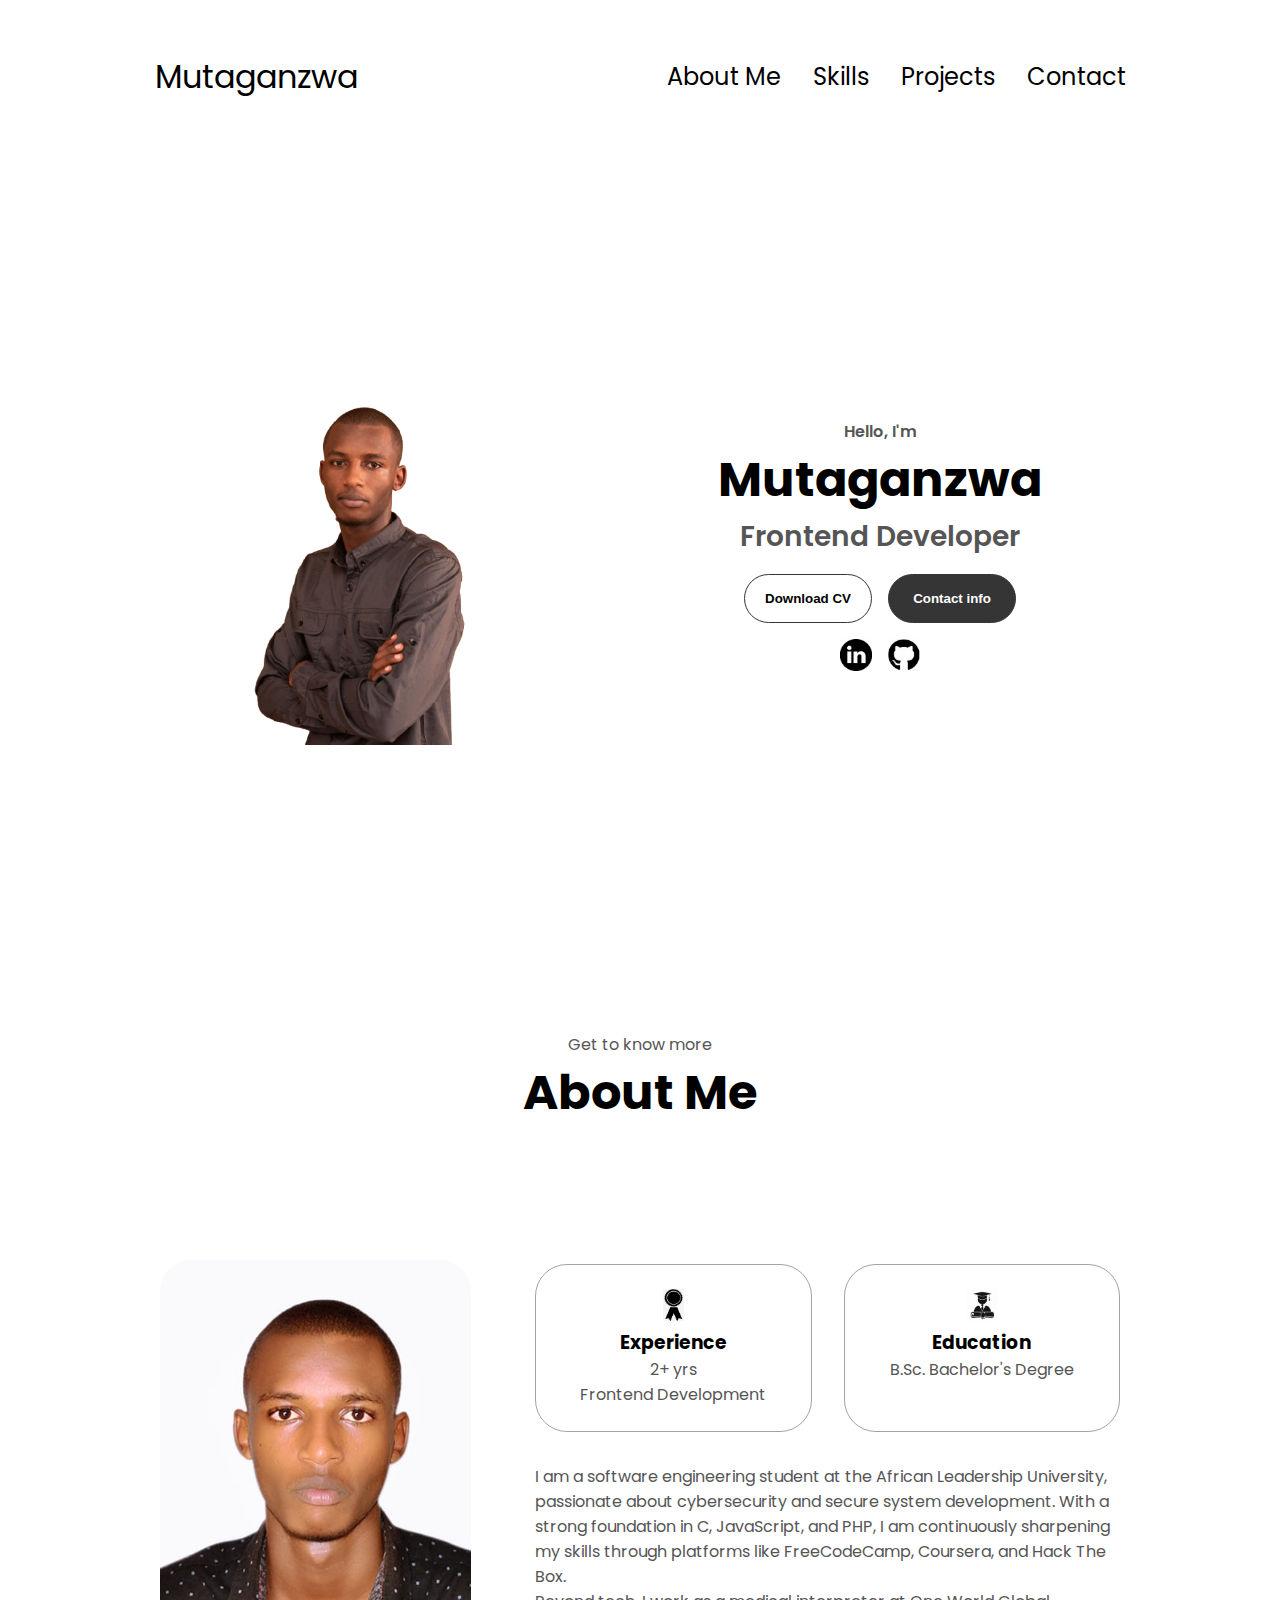
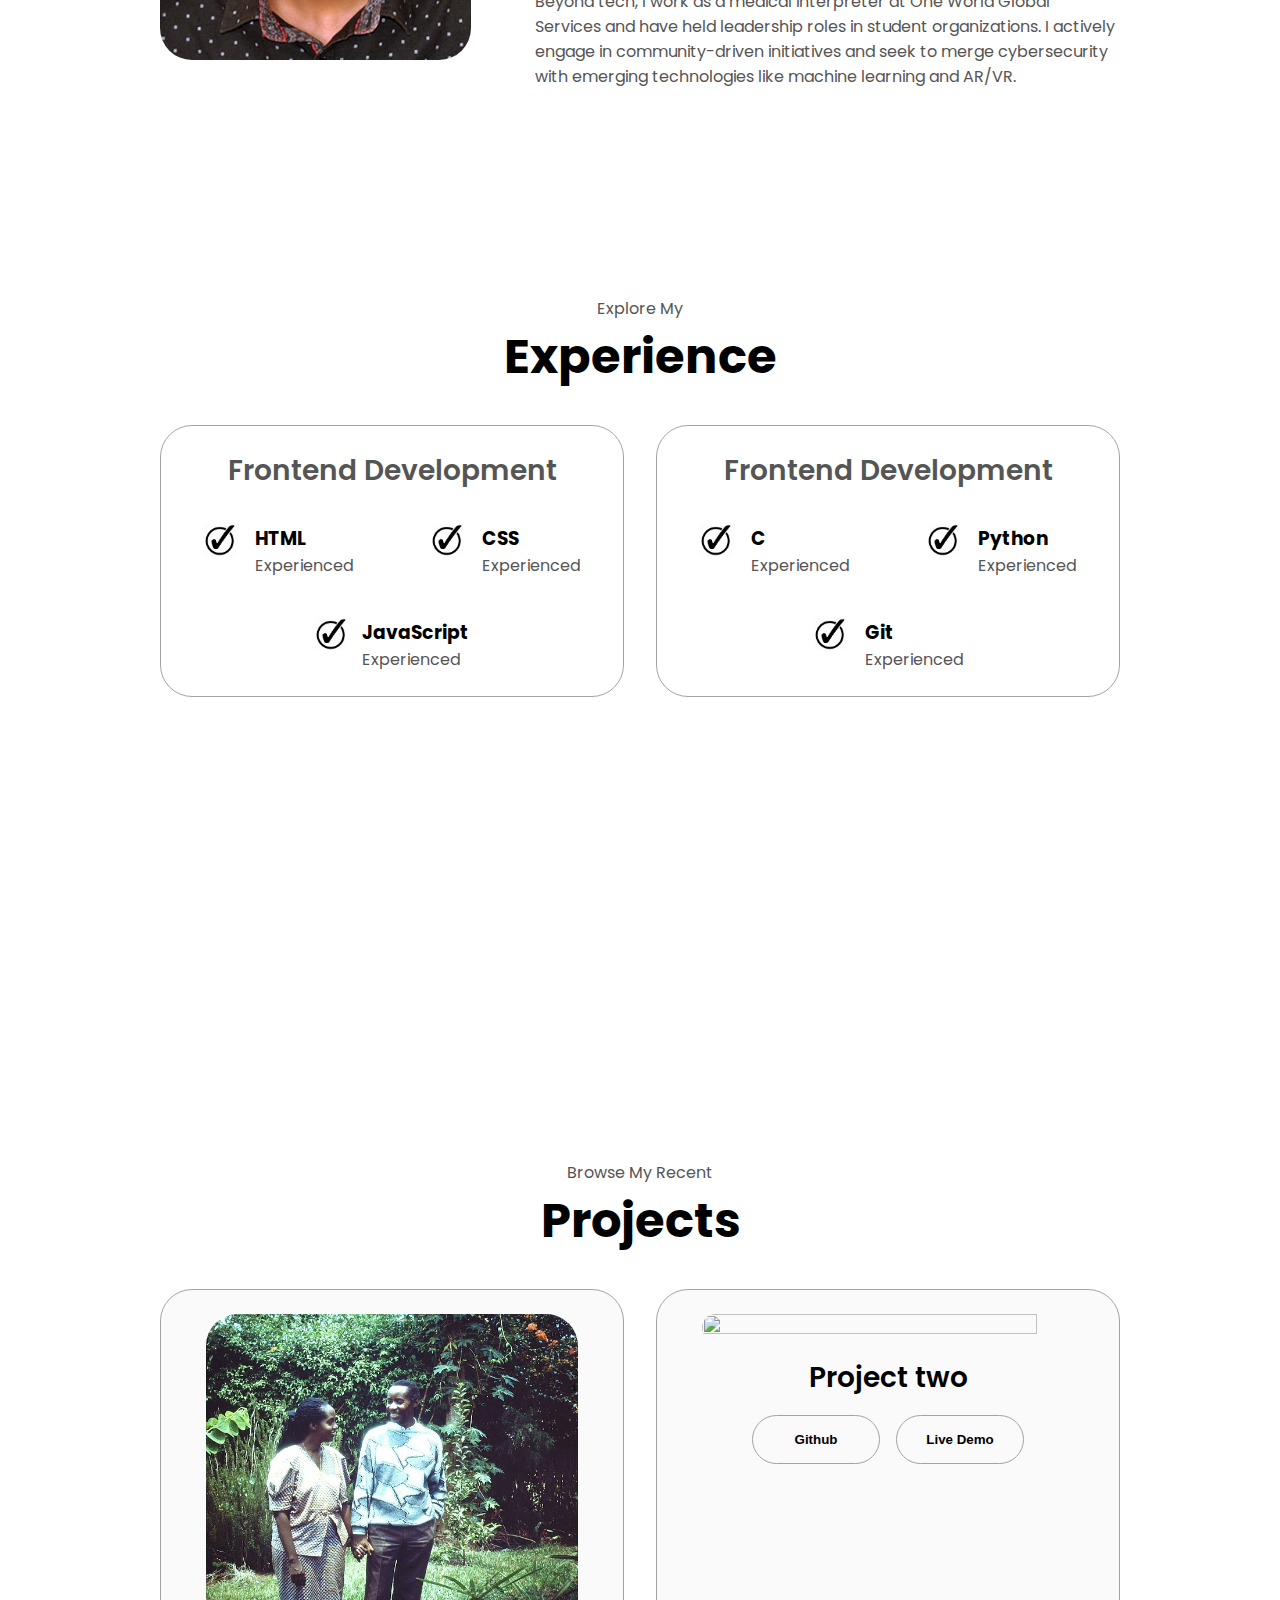
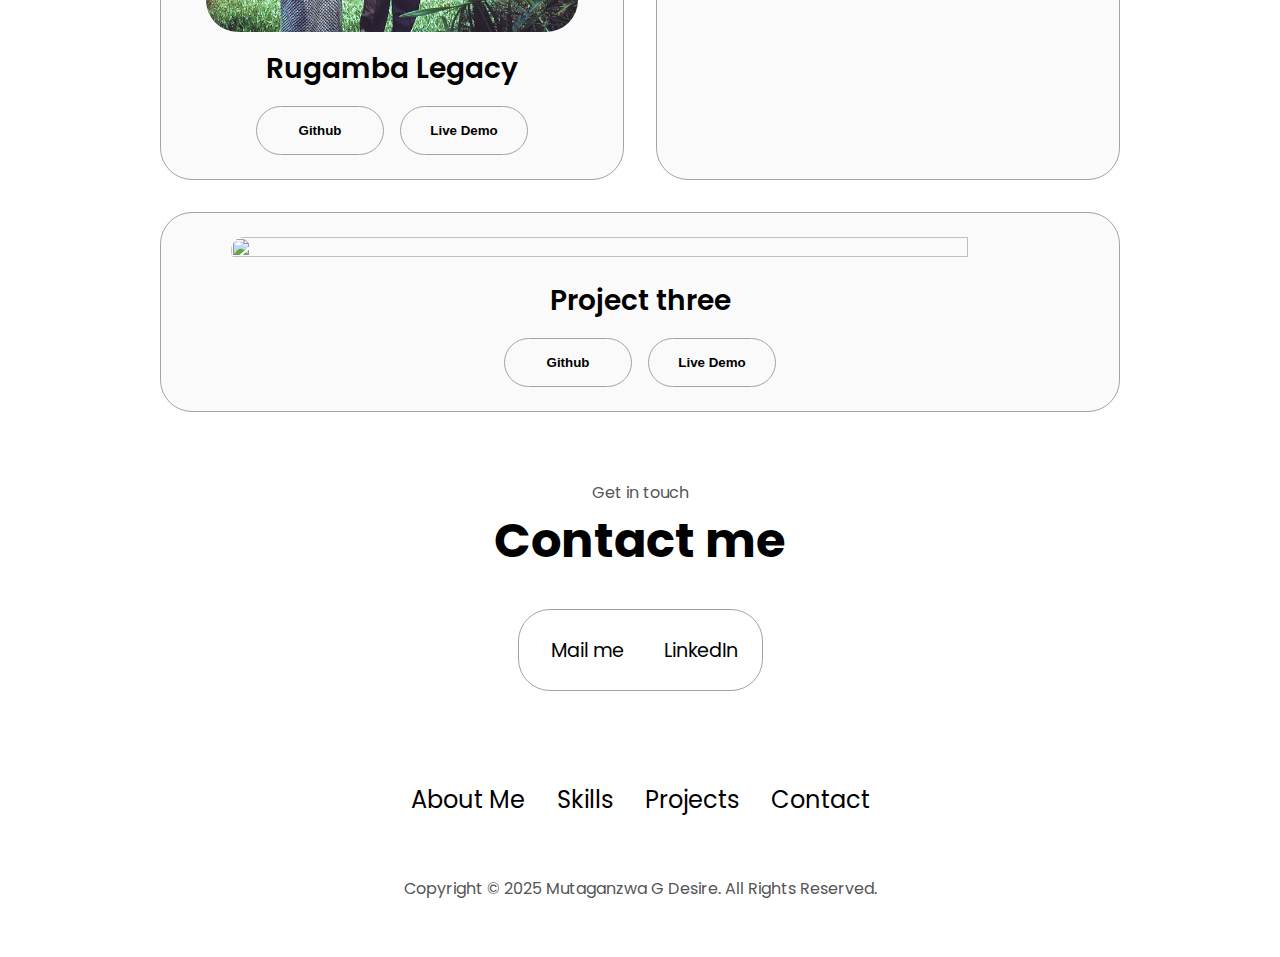
==== index.html @ 33ca5b41 "This is a repo for my personal portfolio created as part of my assigned tasks, it was inspired by  A" ====
<!DOCTYPE html>
<html lang="en">
<head>
    <meta charset="UTF-8">
    <meta http-equiv="X-UA-Compatible" content="IE=edge" />
    <meta name="viewport" content="width=device-width, initial-scale=1.0">
    <title>My Portfolio</title>
    <link rel="stylesheet" href="style.css" />
    <link rel="stylesheet" href="mediaqueries.css" />
</head>
<body>
    <nav id="desktop-nav">
        <div class="logo">Mutaganzwa</div>
        <div>
            <ul class="nav-links">
                <li><a href="#about">About Me</a></li>
                <li><a href="#skills">Skills</a></li>
                <li><a href="#projects">Projects</a></li>
                <li><a href="#contact">Contact</a></li>
            </ul>
        </div>
    </nav>
    <nav id="hamburger-nav">
        <div class="logo">Mutaganzwa G Desire</div>
        <div class="hamburger-menu">
            <div class="hamburger-icon" onclick="toggleMenu()">
                <span></span>
                <span></span>
                <span></span>
            </div>
            <div class="menu-links">
                <li><a href="#about" onclick="toggleMenu()">About Me</a></li>
                <li><a href="#skills" onclick="toggleMenu()">Skills</a></li>
                <li><a href="#projects" onclick="toggleMenu()">Projects</a></li>
                <li><a href="#contact" onclick="toggleMenu()">Contact</a></li>
            </div>
        </div>
    </nav>
    <section id="profile">
        <div class="section__pic-container">
            <img src="./assets/logo.png" alt="Pic"/>
        </div>
        <div class="section__text">
            <p class="section__text__p1">Hello, I'm</p>
            <h1 class="title">Mutaganzwa</h1>
            <p class="section__text__p2">Frontend Developer</p>
            <div class="btn-container">
                <button class="btn btn-color-2" onclick="window.open('')">Download CV</button>
                <button class="btn btn-color-1" onclick="location.href='./#contact'">Contact info</button>
            </div>
            <div id="socials-container">
                <img src="./assets/linkedin.jpg" alt="linkedIn profile" class="icon" onclick="location.href='https://www.linkedin.com/in/mutaganzwadesire/'"/>
                <img src="./assets/github.jpg" alt="GitHub profile" class="icon" onclick="location.href='https://github.com/mutaganzwadesire'"/>
            </div>
        </div>
    </section>
    <section id="about">
        <p class="section__text__p1">Get to know more</p>
        <h1 class="title">About Me</h1>
        <div class="section-container">
            <div class="section__pic-container">
                <img src="./assets/profile.jpg" alt="Pic" class="about-pic" />
            </div>
            <div class="about-details-container">
                <div class="about-containers">
                    <div class="details-container">
                        <img src="./assets/badge.jpg" alt="icon" class="icon" />
                        <h3>Experience</h3>
                        <p>2+ yrs<br/>Frontend Development</p>
                    </div>
                    <div class="details-container">
                        <img src="./assets/education.jpg" alt="Icon" class="icon" />
                        <h3>Education</h3>
                        <p>B.Sc. Bachelor's Degree</p>
                    </div>
                </div> 
                <div class="text-container">
                    <p>I am a software engineering student at the African Leadership University, passionate about cybersecurity and secure system development. With a strong foundation in C, JavaScript, and PHP, I am continuously sharpening my skills through platforms like FreeCodeCamp, Coursera, and Hack The Box.<br/>

                        Beyond tech, I work as a medical interpreter at One World Global Services and have held leadership roles in student organizations. I actively engage in community-driven initiatives and seek to merge cybersecurity with emerging technologies like machine learning and AR/VR.</p>
                </div>
            </div>
        </div>
    </section>
    <script src="script.js"></script>
    <section id="Experience">
        <p class="section__text__p1">Explore My</p>
        <h1 class="title">Experience</h1>
        <div class="experience-details-container">
            <div class="about-containers">
                <div class="details-container">
                    <h2 class="experience-sub-title">Frontend Development</h2>
                    <div class="article-container">
                        <article>
                            <img src="./assets/checkmark.jpg" alt="pic here" class="icon"/>
                            <div>
                                <h3>HTML</h3>
                                <p>Experienced</p>
                            </div>
                        </article>
                        <article>
                            <img src="./assets/checkmark.jpg" alt="pic here" class="icon"/>
                            <div>
                                <h3>CSS</h3>
                                <p>Experienced</p>
                            </div>
                        </article>
                        <article>
                            <img src="./assets/checkmark.jpg" alt="pic here" class="icon"/>
                            <div>
                                <h3>JavaScript</h3>
                                <p>Experienced</p>
                            </div>
                        </article>
                    </div>
                </div>
                <div class="details-container">
                    <h2 class="experience-sub-title">Frontend Development</h2>
                    <div class="article-container">
                        <article>
                            <img src="./assets/checkmark.jpg" alt="pic here" class="icon"/>
                            <div>
                                <h3>C</h3>
                                <p>Experienced</p>
                            </div>
                        </article>
                        <article>
                            <img src="./assets/checkmark.jpg" alt="pic here" class="icon"/>
                            <div>
                                <h3>Python</h3>
                                <p>Experienced</p>
                            </div>
                        </article>
                        <article>
                            <img src="./assets/checkmark.jpg" alt="pic here" class="icon"/>
                            <div>
                                <h3>Git</h3>
                                <p>Experienced</p>
                            </div>
                        </article>
                    </div>
                </div>
            </div>
        </div>
    </section>
    <section id="projects">
        <p class="section__text__p1">Browse My Recent</p>
        <h1 class="title"> Projects</h1>
        <div class="experience-details-container">
            <div class="about-containers">
            <div class="details-container color-container">
                <div class="article-container">
                    <img src="./assets/rugamba.jpg" alt="Rugamba" class="project-img">
                </div>
                <h2 class="experience-sub-title project-title">Rugamba Legacy</h2>
                <div class="btn-container">
                    <button class="btn btn-color-2 project-btn" onclick="location.href='https://github.com/'">Github</button>
                    <button class="btn btn-color-2 project-btn" onclick="location.href='https://github.com/'">Live Demo</button>
                </div>
            </div>
            <div class="details-container color-container">
                <div class="article-container">
                    <img src="" alt="" class="project-img">
                </div>
                <h2 class="experience-sub-title project-title">Project two</h2>
                <div class="btn-container">
                    <button class="btn btn-color-2 project-btn" onclick="location.href='https://github.com/'">Github</button>
                    <button class="btn btn-color-2 project-btn" onclick="location.href='https://github.com/'">Live Demo</button>
                </div>
            </div>
            <div class="details-container color-container">
                <div class="article-container">
                    <img src="" alt="" class="project-img">
                </div>
                <h2 class="experience-sub-title project-title">Project three</h2>
                <div class="btn-container">
                    <button class="btn btn-color-2 project-btn" onclick="location.href='https://github.com/'">Github</button>
                    <button class="btn btn-color-2 project-btn" onclick="location.href='https://github.com/'">Live Demo</button>
                </div>
            </div></div>
        </div>
    </section>
    <section id="contact">
        <p class="section__text__p1">Get in touch</p>
        <h1 class="title">Contact me</h1>
        <div class="contact-info-upper-container">
            <div class="contact-info-container">
                <img src="" alt="" class="icon contact-icon">
                <p><a href="mailto:mutaganzwa737@gmail.com">Mail me</a></p>
            </div>
            <div class="contact-info-container">
                <img src="" alt="" class="icon contact-icon">
                <p><a href="https://www.linkedin.com/mutaganzwadesire/">LinkedIn</a></p>
            </div>
        </div>
    </section>
    <footer>
        <nav>
            <div class="nav-links-container">
                <ul class="nav-links">
                    <li><a href="#about">About Me</a></li>
                    <li><a href="#skills">Skills</a></li>
                    <li><a href="#projects">Projects</a></li>
                    <li><a href="#contact">Contact</a></li>
                </ul>
            </div>
        </nav>
        <p>Copyright &#169; 2025 Mutaganzwa G Desire. All Rights Reserved.</p>
    </footer>
</body>
</html>
---- style.css ----
/* GENERAL */

@import url("https://fonts.googleapis.com/css2?family=Poppins:wght@300;400;500;600&display=swap");

* {
  margin: 0;
  padding: 0;
}

body {
  font-family: "Poppins", sans-serif;
}

html {
  scroll-behavior: smooth;
}

p {
  color: rgb(85, 85, 85);
}

/* TRANSITION */

a,
.btn {
  transition: all 300ms ease;
}

/* DESKTOP NAV */

nav,
.nav-links {
  display: flex;
}

nav {
  justify-content: space-around;
  align-items: center;
  height: 17vh;
}

.nav-links {
  gap: 2rem;
  list-style: none;
  font-size: 1.5rem;
}

a {
  color: black;
  text-decoration: none;
  text-decoration-color: white;
}

a:hover {
  color: grey;
  text-decoration: underline;
  text-underline-offset: 1rem;
  text-decoration-color: rgb(181, 181, 181);
}

.logo {
  font-size: 2rem;
}

.logo:hover {
  cursor: default;
}

/* HAMBURGER MENU */

#hamburger-nav {
  display: none;
}

.hamburger-menu {
  position: relative;
  display: inline-block;
}

.hamburger-icon {
  display: flex;
  flex-direction: column;
  justify-content: space-between;
  height: 24px;
  width: 30px;
  cursor: pointer;
}

.hamburger-icon span {
  width: 100%;
  height: 2px;
  background-color: black;
  transition: all 0.3 ease-in-out;
}

.menu-links {
  position: absolute;
  top: 100%;
  right: 0;
  background-color: white;
  width: fit-content;
  max-height: 0;
  overflow: hidden;
  transition: all 0.3 ease-in-out;
}

.menu-links a {
  display: block;
  padding: 10px;
  text-align: center;
  font-size: 1.5rem;
  color: black;
  text-decoration: none;
  transition: all 0.3 ease-in-out;
}

.menu-links li {
  list-style: none;
}

.menu-links.open {
  max-height: 300px;
}

.hamburger-icon.open span:first-child {
  transform: rotate(45deg) translate(10px, 5px);
}

.hamburger-icon.open span:nth-child(2) {
  opacity: 0;
}

.hamburger-icon.open span:last-child {
  transform: rotate(-45deg) translate(10px, -5px);
}

.hamburger-icon span:first-child {
  transform: none;
}

.hamburger-icon span:first-child {
  opacity: 1;
}

.hamburger-icon span:first-child {
  transform: none;
}

/* SECTIONS */

section {
  padding-top: 4vh;
  height: 96vh;
  margin: 0 10rem;
  box-sizing: border-box;
  min-height: fit-content;
}

.section-container {
  display: flex;
}

/* PROFILE SECTION */

#profile {
  display: flex;
  justify-content: center;
  gap: 5rem;
  height: 80vh;
}

.section__pic-container {
  display: flex;
  height: 400px;
  width: 400px;
  margin: auto 0;
}

.section__text {
  align-self: center;
  text-align: center;
}

.section__text p {
  font-weight: 600;
}

.section__text__p1 {
  text-align: center;
}

.section__text__p2 {
  font-size: 1.75rem;
  margin-bottom: 1rem;
}

.title {
  font-size: 3rem;
  text-align: center;
}

#socials-container {
  display: flex;
  justify-content: center;
  margin-top: 1rem;
  gap: 1rem;
}

/* ICONS */

.icon {
  cursor: pointer;
  height: 2rem;
}

/* BUTTONS */

.btn-container {
  display: flex;
  justify-content: center;
  gap: 1rem;
}

.btn {
  font-weight: 600;
  transition: all 300ms ease;
  padding: 1rem;
  width: 8rem;
  border-radius: 2rem;
}

.btn-color-1,
.btn-color-2 {
  border: rgb(53, 53, 53) 0.1rem solid;
}

.btn-color-1:hover,
.btn-color-2:hover {
  cursor: pointer;
}

.btn-color-1,
.btn-color-2:hover {
  background: rgb(53, 53, 53);
  color: white;
}

.btn-color-1:hover {
  background: rgb(0, 0, 0);
}

.btn-color-2 {
  background: none;
}

.btn-color-2:hover {
  border: rgb(255, 255, 255) 0.1rem solid;
}

.btn-container {
  gap: 1rem;
}

/* ABOUT SECTION */

#about {
  position: relative;
}

.about-containers {
  gap: 2rem;
  margin-bottom: 2rem;
  margin-top: 2rem;
}

.about-details-container {
  justify-content: center;
  flex-direction: column;
}

.about-containers,
.about-details-container {
  display: flex;
}

.about-pic {
  border-radius: 2rem;
}

.arrow {
  position: absolute;
  right: -5rem;
  bottom: 2.5rem;
}

.details-container {
  padding: 1.5rem;
  flex: 1;
  background: white;
  border-radius: 2rem;
  border: rgb(53, 53, 53) 0.1rem solid;
  border-color: rgb(163, 163, 163);
  text-align: center;
}

.section-container {
  gap: 4rem;
  height: 80%;
}

.section__pic-container {
  height: 400px;
  width: 400px;
  margin: auto 0;
}

/* EXPERIENCE SECTION */

#experience {
  position: relative;
}

.experience-sub-title {
  color: rgb(85, 85, 85);
  font-weight: 600;
  font-size: 1.75rem;
  margin-bottom: 2rem;
}

.experience-details-container {
  display: flex;
  justify-content: center;
  flex-direction: column;
}

.article-container {
  display: flex;
  text-align: initial;
  flex-wrap: wrap;
  flex-direction: row;
  gap: 2.5rem;
  justify-content: space-around;
}

article {
  display: flex;
  width: 10rem;
  justify-content: space-around;
  gap: 0.5rem;
}

article .icon {
  cursor: default;
}

/* PROJECTS SECTION */

#projects {
  position: relative;
}

.color-container {
  border-color: rgb(163, 163, 163);
  background: rgb(250, 250, 250);
}

.project-img {
  border-radius: 2rem;
  width: 90%;
  height: 90%;
}

.project-title {
  margin: 1rem;
  color: black;
}

.project-btn {
  color: black;
  border-color: rgb(163, 163, 163);
}

/* CONTACT */

#contact {
  display: flex;
  justify-content: center;
  flex-direction: column;
  height: 70vh;
}

.contact-info-upper-container {
  display: flex;
  justify-content: center;
  border-radius: 2rem;
  border: rgb(53, 53, 53) 0.1rem solid;
  border-color: rgb(163, 163, 163);
  background: (250, 250, 250);
  margin: 2rem auto;
  padding: 0.5rem;
}

.contact-info-container {
  display: flex;
  align-items: center;
  justify-content: center;
  gap: 0.5rem;
  margin: 1rem;
}

.contact-info-container p {
  font-size: larger;
}

.contact-icon {
  cursor: default;
}

.email-icon {
  height: 2.5rem;
}

/* FOOTER SECTION */

footer {
  height: 26vh;
  margin: 0 1rem;
}

footer p {
  text-align: center;
}
---- mediaqueries.css ----
@media screen and (max-width: 1400px) {
    #profile {
      height: 83vh;
      margin-bottom: 6rem;
    }
    .about-containers {
      flex-wrap: wrap;
    }
    #contact,
    #projects {
      height: fit-content;
    }
  }
  
  @media screen and (max-width: 1200px) {
    #desktop-nav {
      display: none;
    }
    #hamburger-nav {
      display: flex;
    }
    #experience,
    .experience-details-container {
      margin-top: 2rem;
    }
    #profile,
    .section-container {
      display: block;
    }
    .arrow {
      display: none;
    }
    section,
    .section-container {
      height: fit-content;
    }
    section {
      margin: 0 5%;
    }
    .section__pic-container {
      width: 275px;
      height: 275px;
      margin: 0 auto 2rem;
    }
    .about-containers {
      margin-top: 0;
    }
  }
  
  @media screen and (max-width: 600px) {
    #contact,
    footer {
      height: 40vh;
    }
    #profile {
      height: 83vh;
      margin-bottom: 0;
    }
    article {
      font-size: 1rem;
    }
    footer nav {
      height: fit-content;
      margin-bottom: 2rem;
    }
    .about-containers,
    .contact-info-upper-container,
    .btn-container {
      flex-wrap: wrap;
    }
    .contact-info-container {
      margin: 0;
    }
    .contact-info-container p,
    .nav-links li a {
      font-size: 1rem;
    }
    .experience-sub-title {
      font-size: 1.25rem;
    }
    .logo {
      font-size: 1.5rem;
    }
    .nav-links {
      flex-direction: column;
      gap: 0.5rem;
      text-align: center;
    }
    .section__pic-container {
      width: auto;
      height: 46vw;
      justify-content: center;
    }
    .section__text__p2 {
      font-size: 1.25rem;
    }
    .title {
      font-size: 2rem;
    }
    .text-container {
      text-align: justify;
    }
  }
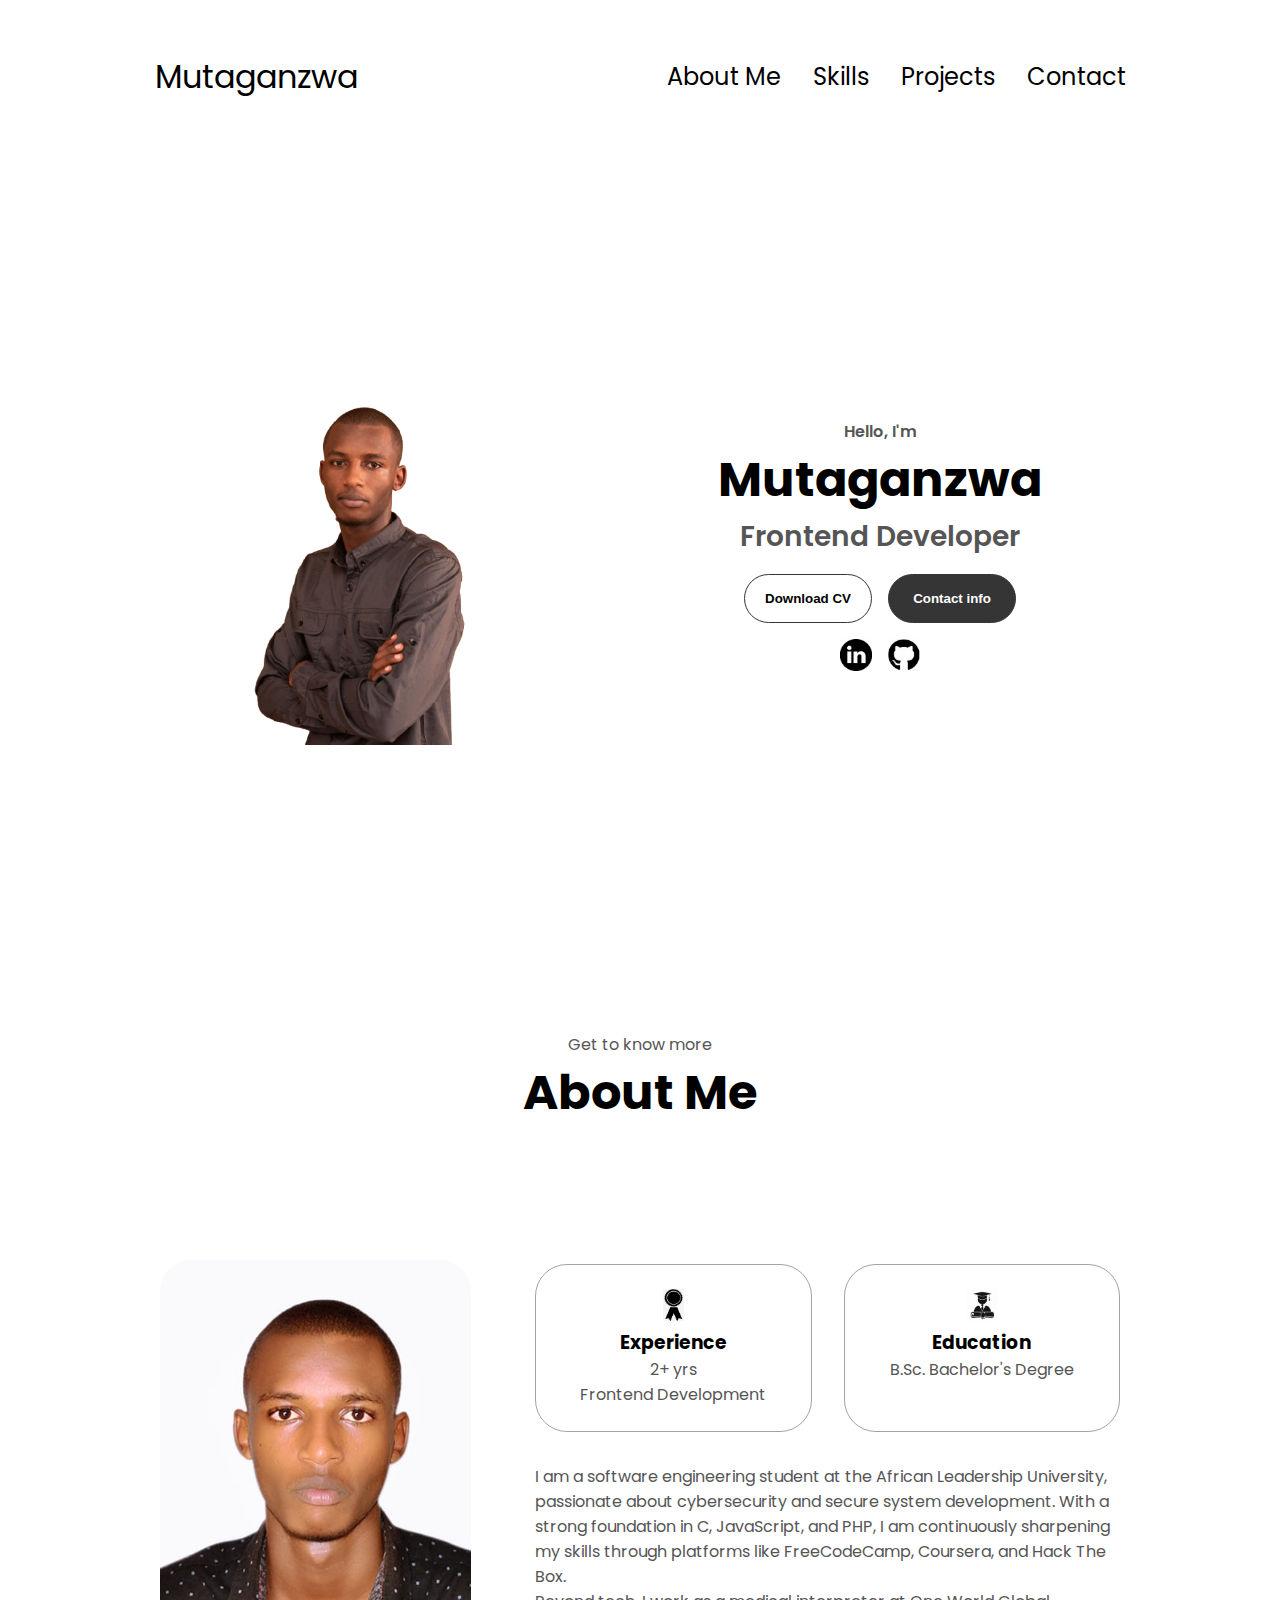
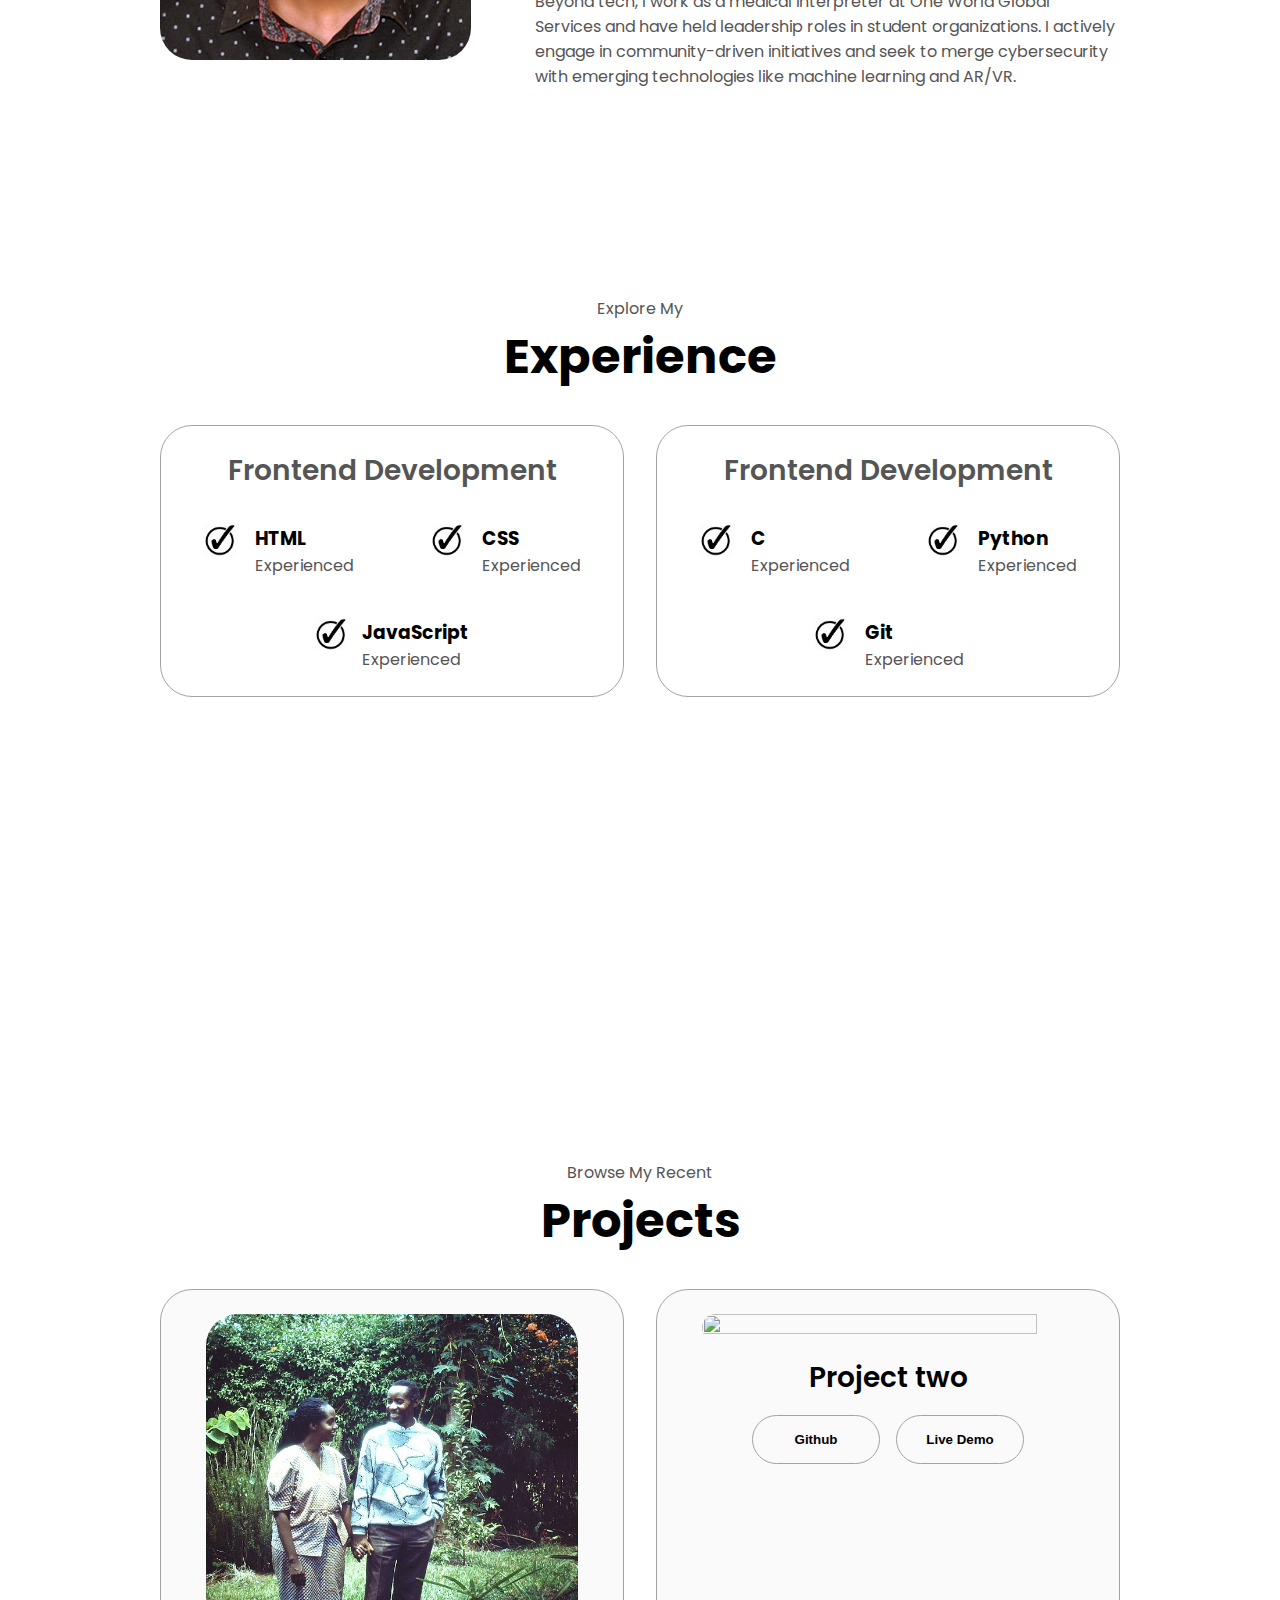
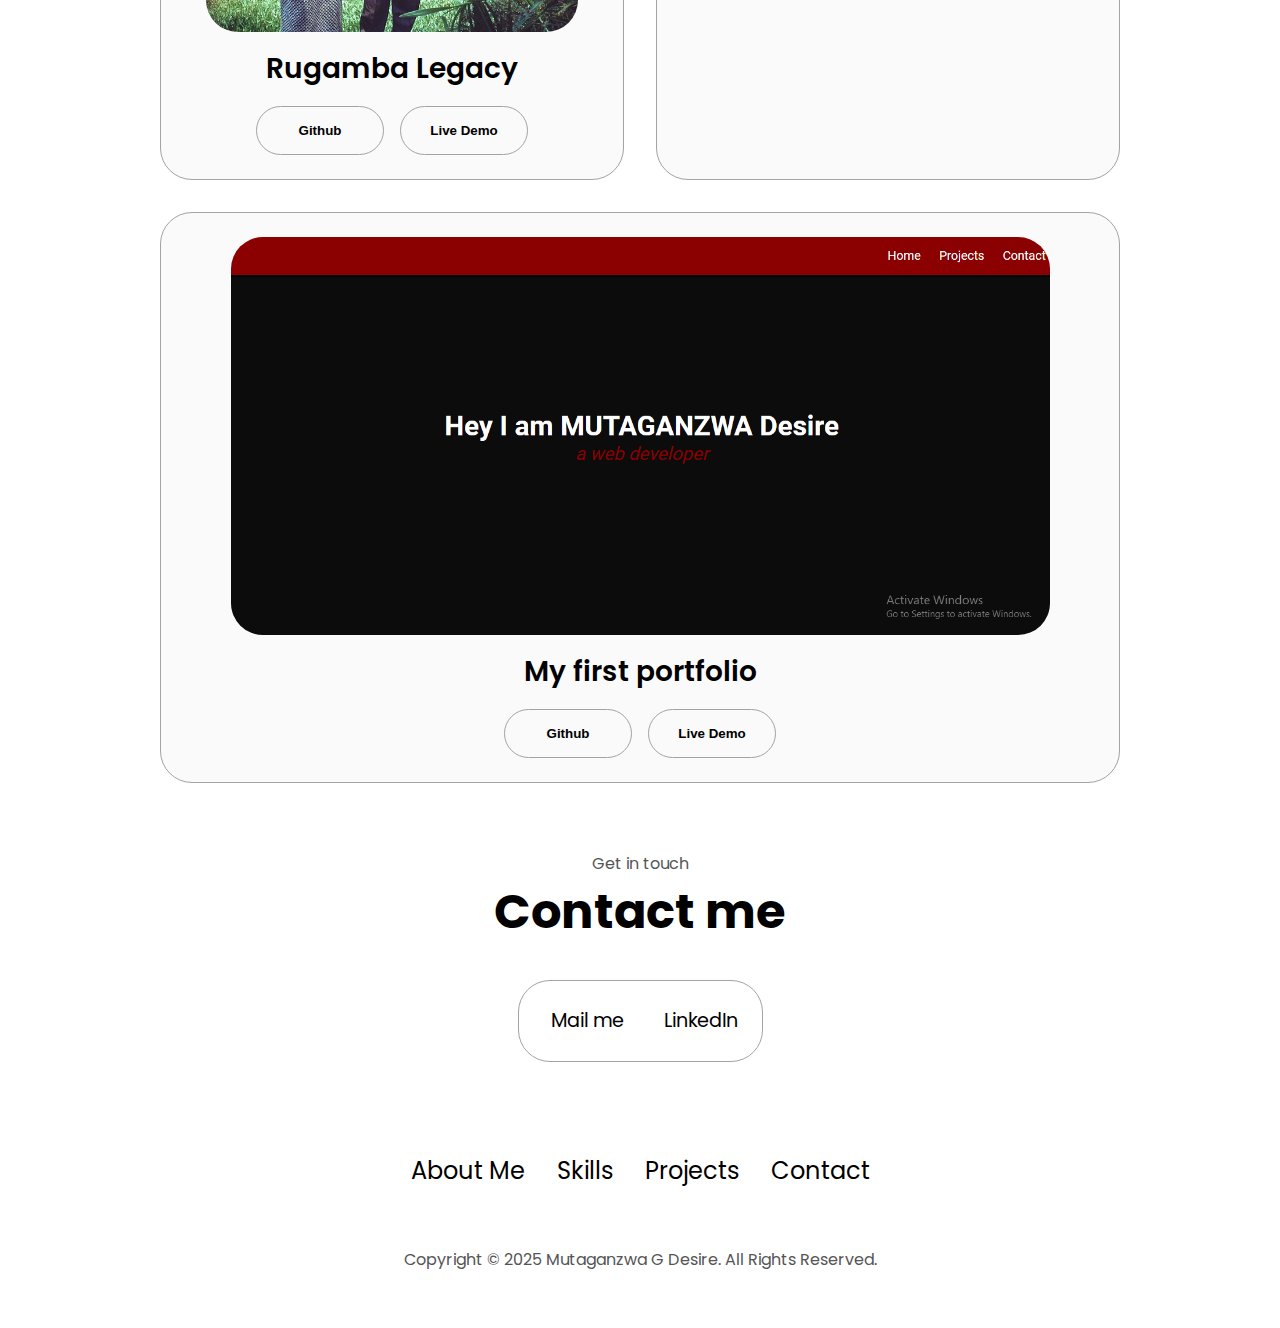
==== commit b15da1b5: "Project three added" ====
--- a/index.html
+++ b/index.html
@@ -170,9 +170,9 @@
             </div>
             <div class="details-container color-container">
                 <div class="article-container">
-                    <img src="" alt="" class="project-img">
-                </div>
-                <h2 class="experience-sub-title project-title">Project three</h2>
+                    <img src="./assets/first portfolio.png" alt="" class="project-img">
+                </div>
+                <h2 class="experience-sub-title project-title">My first portfolio</h2>
                 <div class="btn-container">
                     <button class="btn btn-color-2 project-btn" onclick="location.href='https://github.com/'">Github</button>
                     <button class="btn btn-color-2 project-btn" onclick="location.href='https://github.com/'">Live Demo</button>
